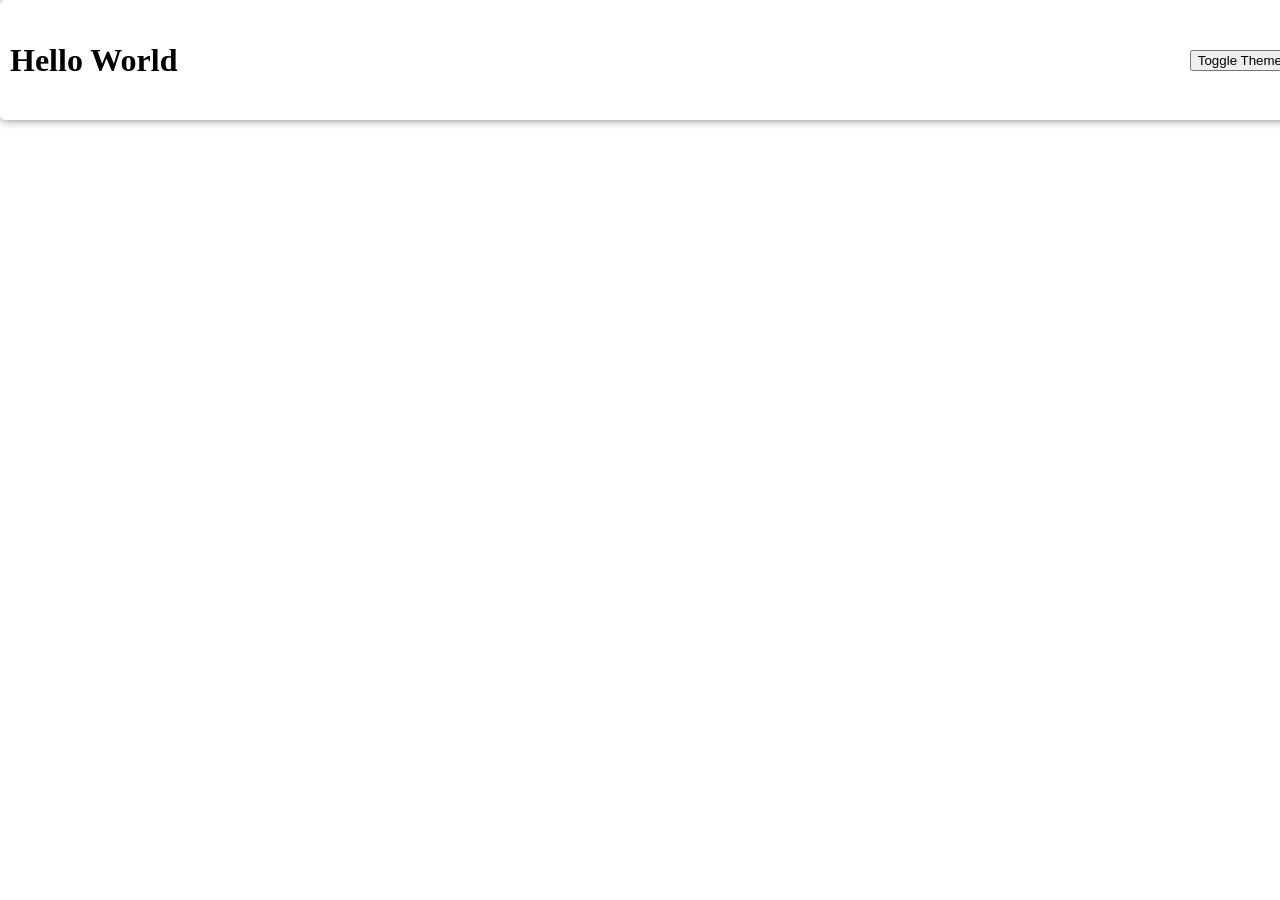
==== index.html @ 04ba5360 "Baseline setup" ====
<!DOCTYPE html>
<html lang="en">
<head>
    <meta charset="UTF-8">
    <meta name="viewport" content="width=device-width, initial-scale=1.0">
    <link rel="stylesheet" href="style.css">
    <title>Document</title>
</head>
<header>
    <h1>Hello World</h1>
    <button id="themeToggle">Toggle Theme</button>
</header>   
<body>
    <h1>Hello World</h1>
</body>
<script src="script.js"></script>
<script src="darkmode.js"></script>
</html>
---- style.css ----
:root {
    --bg: white;
    --text: black;
  }
  
  .dark {
    --bg: #121212;
    --text: #f5f5f5;
  }
  
  body {
    background: var(--bg);
    color: var(--text);
    transition: background 0.3s ease, color 0.3s ease;
  }

  header {
    background: var(--bg);
    display: flex;
    justify-content: space-between;
    align-items: center;
    color: var(--text);
    transition: background 0.3s ease, color 0.3s ease;
    padding: 10px;
    border-radius: 5px;
    box-shadow: 0 0 10px 0 rgba(0, 0, 0, 0.5);
    width: 100vw;
    height: 100px;
    position: fixed;
    top: 0;
    left: 0;
    right: 0;
  }
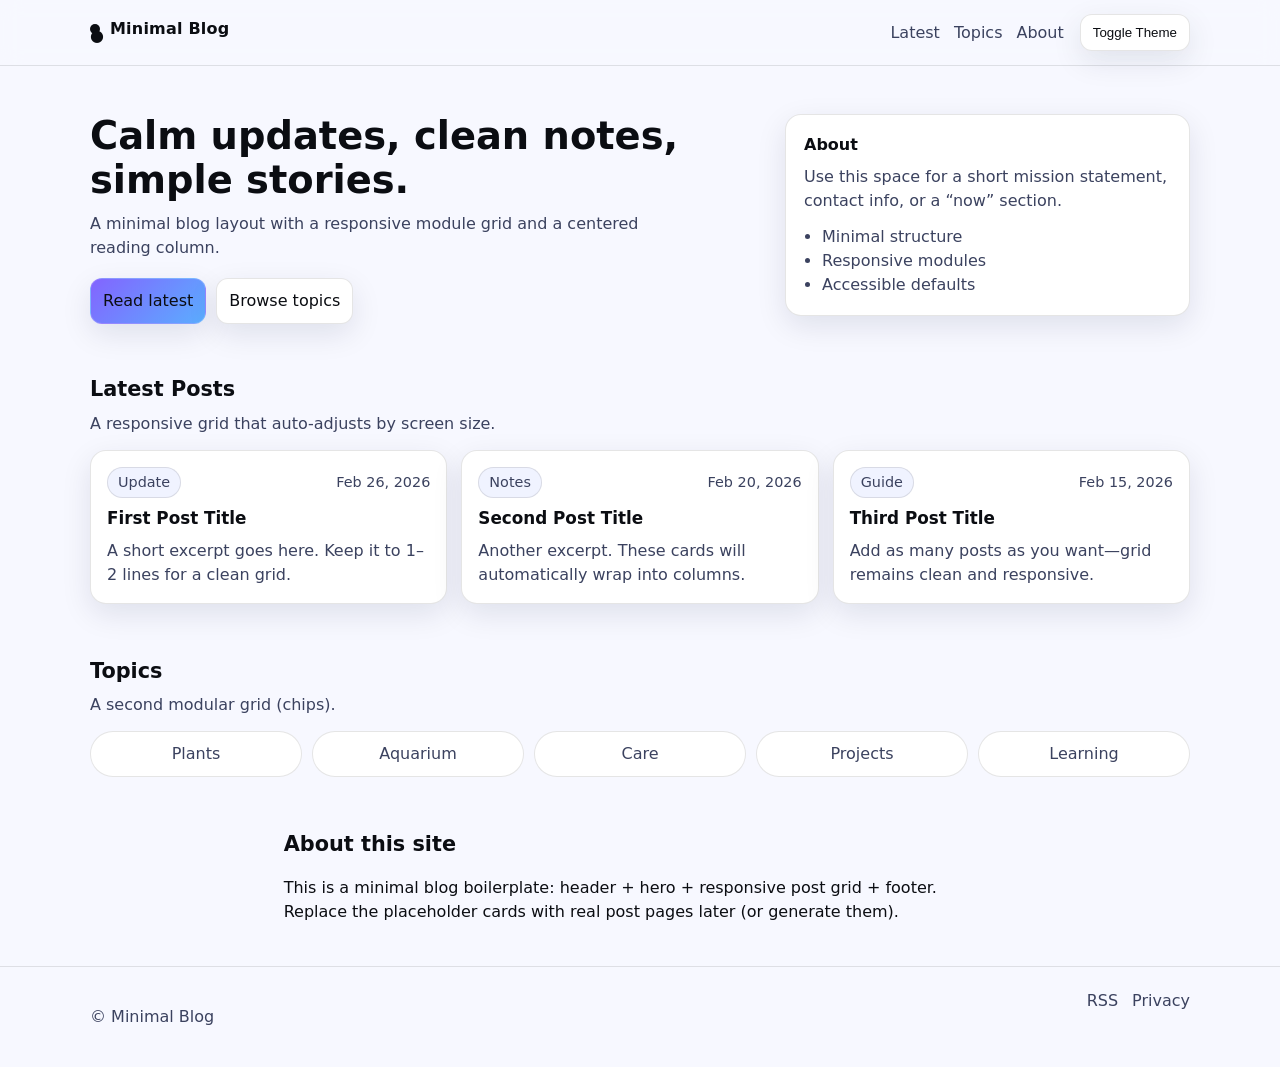
==== commit 4fa9be4b: "Updated boilerplate and theme toggle" ====
--- a/index.html
+++ b/index.html
@@ -1,18 +1,157 @@
-<!DOCTYPE html>
+<!doctype html>
 <html lang="en">
 <head>
-    <meta charset="UTF-8">
-    <meta name="viewport" content="width=device-width, initial-scale=1.0">
-    <link rel="stylesheet" href="style.css">
-    <title>Document</title>
+  <meta charset="UTF-8" />
+  <meta name="viewport" content="width=device-width,initial-scale=1" />
+  <meta name="description" content="A minimal blog-style website." />
+  <title>My Minimal Blog</title>
+
+  <link rel="stylesheet" href="style.css" />
 </head>
-<header>
-    <h1>Hello World</h1>
-    <button id="themeToggle">Toggle Theme</button>
-</header>   
+
 <body>
-    <h1>Hello World</h1>
+  <a class="skip-link" href="#main">Skip to content</a>
+
+  <header class="site-header">
+    <div class="container header-inner">
+      <div class="brand">
+        <a class="brand-link" href="#" aria-label="Home">
+          <span class="brand-mark">●</span>
+          <span class="brand-name">Minimal Blog</span>
+        </a>
+      </div>
+
+      <nav class="site-nav" aria-label="Primary">
+        <a href="#latest">Latest</a>
+        <a href="#topics">Topics</a>
+        <a href="#about">About</a>
+      </nav>
+
+      <div class="header-actions">
+        <button id="themeToggle" class="btn" type="button" aria-pressed="false">
+          Toggle Theme
+        </button>
+      </div>
+    </div>
+  </header>
+
+  <main id="main" class="site-main">
+    <section class="hero">
+      <div class="container hero-inner">
+        <div class="hero-copy">
+          <h1 class="hero-title">Calm updates, clean notes, simple stories.</h1>
+          <p class="hero-subtitle">
+            A minimal blog layout with a responsive module grid and a centered reading column.
+          </p>
+
+          <div class="hero-actions">
+            <a class="btn btn-primary" href="#latest">Read latest</a>
+            <a class="btn" href="#topics">Browse topics</a>
+          </div>
+        </div>
+
+        <aside class="hero-panel" aria-label="About this blog">
+          <h2 class="panel-title">About</h2>
+          <p class="panel-text">
+            Use this space for a short mission statement, contact info, or a “now” section.
+          </p>
+          <ul class="panel-list">
+            <li>Minimal structure</li>
+            <li>Responsive modules</li>
+            <li>Accessible defaults</li>
+          </ul>
+        </aside>
+      </div>
+    </section>
+
+    <section id="latest" class="section">
+      <div class="container section-head">
+        <h2 class="section-title">Latest Posts</h2>
+        <p class="section-subtitle">A responsive grid that auto-adjusts by screen size.</p>
+      </div>
+
+      <div class="container">
+        <div class="post-grid">
+          <!-- Post Card -->
+          <article class="card">
+            <a class="card-link" href="#">
+              <div class="card-meta">
+                <span class="tag">Update</span>
+                <time datetime="2026-02-26">Feb 26, 2026</time>
+              </div>
+              <h3 class="card-title">First Post Title</h3>
+              <p class="card-excerpt">
+                A short excerpt goes here. Keep it to 1–2 lines for a clean grid.
+              </p>
+            </a>
+          </article>
+
+          <article class="card">
+            <a class="card-link" href="#">
+              <div class="card-meta">
+                <span class="tag">Notes</span>
+                <time datetime="2026-02-20">Feb 20, 2026</time>
+              </div>
+              <h3 class="card-title">Second Post Title</h3>
+              <p class="card-excerpt">
+                Another excerpt. These cards will automatically wrap into columns.
+              </p>
+            </a>
+          </article>
+
+          <article class="card">
+            <a class="card-link" href="#">
+              <div class="card-meta">
+                <span class="tag">Guide</span>
+                <time datetime="2026-02-15">Feb 15, 2026</time>
+              </div>
+              <h3 class="card-title">Third Post Title</h3>
+              <p class="card-excerpt">
+                Add as many posts as you want—grid remains clean and responsive.
+              </p>
+            </a>
+          </article>
+        </div>
+      </div>
+    </section>
+
+    <section id="topics" class="section">
+      <div class="container section-head">
+        <h2 class="section-title">Topics</h2>
+        <p class="section-subtitle">A second modular grid (chips).</p>
+      </div>
+
+      <div class="container topic-grid">
+        <a class="chip" href="#">Plants</a>
+        <a class="chip" href="#">Aquarium</a>
+        <a class="chip" href="#">Care</a>
+        <a class="chip" href="#">Projects</a>
+        <a class="chip" href="#">Learning</a>
+      </div>
+    </section>
+
+    <section id="about" class="section">
+      <div class="container narrow">
+        <h2 class="section-title">About this site</h2>
+        <p>
+          This is a minimal blog boilerplate: header + hero + responsive post grid + footer.
+          Replace the placeholder cards with real post pages later (or generate them).
+        </p>
+      </div>
+    </section>
+  </main>
+
+  <footer class="site-footer">
+    <div class="container footer-inner">
+      <p>© <span id="year"></span> Minimal Blog</p>
+      <div class="footer-links">
+        <a href="#">RSS</a>
+        <a href="#">Privacy</a>
+      </div>
+    </div>
+  </footer>
+
+  <script src="script.js"></script>
+  <script src="darkmode.js"></script>
 </body>
-<script src="script.js"></script>
-<script src="darkmode.js"></script>
 </html>
--- a/style.css
+++ b/style.css
@@ -1,33 +1,334 @@
+/* ====== Base / Reset ====== */
+*,
+*::before,
+*::after { box-sizing: border-box; }
+
+html, body { height: 100%; }
+
+body {
+  margin: 0;
+  font-family: ui-sans-serif, system-ui, -apple-system, Segoe UI, Roboto, Arial, sans-serif;
+  line-height: 1.5;
+  background: var(--bg);
+  color: var(--text);
+}
+
+img { max-width: 100%; display: block; }
+a { color: inherit; text-decoration: none; }
+a:hover { text-decoration: underline; }
+
+:focus-visible {
+  outline: 2px solid var(--ring);
+  outline-offset: 3px;
+}
+
+/* ====== Theme Tokens ====== */
 :root {
-    --bg: white;
-    --text: black;
+  --bg: #0b0d12;
+  --surface: #121622;
+  --surface-2: #0f1320;
+  --text: #eef1ff;
+  --muted: #b9c0df;
+  --border: rgba(255,255,255,0.10);
+  --ring: rgba(124, 92, 255, 0.9);
+
+  --shadow: 0 10px 30px rgba(0,0,0,0.35);
+  --radius: 16px;
+
+  --container: 1100px;
+  --gutter: 20px;
+}
+
+/* Optional: light mode via a body class your JS can toggle */
+body.light {
+  --bg: #f7f8ff;
+  --surface: #ffffff;
+  --surface-2: #f0f3ff;
+  --text: #0b0d12;
+  --muted: #3b425f;
+  --border: rgba(0,0,0,0.10);
+  --ring: rgba(124, 92, 255, 0.85);
+
+  --shadow: 0 10px 30px rgba(10, 20, 60, 0.10);
+}
+
+/* ====== Layout Helpers ====== */
+.container {
+  width: min(var(--container), 100% - (var(--gutter) * 2));
+  margin-inline: auto;
+}
+
+.narrow {
+  width: min(70ch, 100%);
+}
+
+/* Skip link */
+.skip-link {
+  position: absolute;
+  left: -999px;
+  top: 12px;
+  background: var(--surface);
+  color: var(--text);
+  padding: 10px 12px;
+  border: 1px solid var(--border);
+  border-radius: 10px;
+  z-index: 999;
+}
+.skip-link:focus { left: 12px; }
+
+/* ====== Header ====== */
+.site-header {
+  position: sticky;
+  top: 0;
+  z-index: 10;
+  background: rgba(11, 13, 18, 0.75);
+  backdrop-filter: blur(10px);
+  border-bottom: 1px solid var(--border);
+}
+
+body.light .site-header {
+  background: rgba(247, 248, 255, 0.75);
+}
+
+.header-inner {
+  display: grid;
+  grid-template-columns: 1fr auto auto;
+  align-items: center;
+  gap: 16px;
+  padding: 14px 0;
+}
+
+.brand-link {
+  display: inline-flex;
+  align-items: center;
+  gap: 10px;
+  font-weight: 700;
+  letter-spacing: 0.2px;
+  text-decoration: none;
+}
+
+.brand-mark {
+  width: 10px;
+  height: 10px;
+  border-radius: 99px;
+  background: var(--text);
+  display: inline-block;
+}
+
+.site-nav {
+  display: flex;
+  gap: 14px;
+  color: var(--muted);
+}
+.site-nav a { text-decoration: none; }
+.site-nav a:hover { color: var(--text); }
+
+/* ====== Buttons ====== */
+.btn {
+  border: 1px solid var(--border);
+  background: var(--surface);
+  color: var(--text);
+  padding: 10px 12px;
+  border-radius: 12px;
+  box-shadow: var(--shadow);
+  cursor: pointer;
+  text-decoration: none;
+  display: inline-flex;
+  align-items: center;
+  justify-content: center;
+  gap: 8px;
+}
+.btn:hover { filter: brightness(1.05); text-decoration: none; }
+
+.btn-primary {
+  background: linear-gradient(135deg, rgba(124,92,255,0.95), rgba(82,169,255,0.95));
+  border-color: rgba(255,255,255,0.18);
+}
+
+/* ====== Hero ====== */
+.hero {
+  padding: 48px 0 24px;
+}
+
+.hero-inner {
+  display: grid;
+  grid-template-columns: 1.25fr 0.75fr;
+  gap: 20px;
+  align-items: start;
+}
+
+.hero-title {
+  margin: 0 0 10px;
+  font-size: clamp(1.8rem, 3vw, 2.6rem);
+  line-height: 1.15;
+}
+
+.hero-subtitle {
+  margin: 0 0 18px;
+  color: var(--muted);
+  max-width: 60ch;
+}
+
+.hero-actions {
+  display: flex;
+  gap: 10px;
+  flex-wrap: wrap;
+}
+
+.hero-panel {
+  background: var(--surface);
+  border: 1px solid var(--border);
+  border-radius: var(--radius);
+  padding: 18px;
+  box-shadow: var(--shadow);
+}
+
+.panel-title {
+  margin: 0 0 8px;
+  font-size: 1rem;
+}
+
+.panel-text {
+  margin: 0 0 12px;
+  color: var(--muted);
+}
+
+.panel-list {
+  margin: 0;
+  padding-left: 18px;
+  color: var(--muted);
+}
+
+/* ====== Sections ====== */
+.section {
+  padding: 26px 0;
+}
+
+.section-head {
+  margin-bottom: 14px;
+}
+
+.section-title {
+  margin: 0;
+  font-size: 1.3rem;
+}
+
+.section-subtitle {
+  margin: 6px 0 0;
+  color: var(--muted);
+}
+
+/* ====== Responsive Modular Grid ====== */
+.post-grid {
+  display: grid;
+  gap: 14px;
+
+  /* Modern auto-layout: changes columns automatically */
+  grid-template-columns: repeat(auto-fit, minmax(260px, 1fr));
+}
+
+.card {
+  background: var(--surface);
+  border: 1px solid var(--border);
+  border-radius: var(--radius);
+  box-shadow: var(--shadow);
+  overflow: hidden;
+}
+
+.card-link {
+  display: grid;
+  gap: 10px;
+  padding: 16px;
+  text-decoration: none;
+}
+
+.card-meta {
+  display: flex;
+  justify-content: space-between;
+  align-items: center;
+  gap: 10px;
+  color: var(--muted);
+  font-size: 0.9rem;
+}
+
+.tag {
+  display: inline-flex;
+  align-items: center;
+  padding: 4px 10px;
+  border-radius: 999px;
+  border: 1px solid var(--border);
+  background: var(--surface-2);
+  color: var(--muted);
+}
+
+.card-title {
+  margin: 0;
+  font-size: 1.05rem;
+  line-height: 1.25;
+}
+
+.card-excerpt {
+  margin: 0;
+  color: var(--muted);
+
+  /* Keep grid tidy */
+  display: -webkit-box;
+  -webkit-line-clamp: 2;
+  -webkit-box-orient: vertical;
+  overflow: hidden;
+}
+
+/* Topic chips grid */
+.topic-grid {
+  display: grid;
+  gap: 10px;
+  grid-template-columns: repeat(auto-fit, minmax(160px, 1fr));
+}
+
+.chip {
+  background: var(--surface);
+  border: 1px solid var(--border);
+  border-radius: 999px;
+  padding: 10px 14px;
+  color: var(--muted);
+  text-decoration: none;
+  text-align: center;
+}
+.chip:hover { color: var(--text); }
+
+/* ====== Footer ====== */
+.site-footer {
+  border-top: 1px solid var(--border);
+  padding: 22px 0;
+  color: var(--muted);
+}
+
+.footer-inner {
+  display: flex;
+  justify-content: space-between;
+  gap: 14px;
+  flex-wrap: wrap;
+}
+
+.footer-links {
+  display: flex;
+  gap: 14px;
+}
+.footer-links a { text-decoration: none; }
+.footer-links a:hover { color: var(--text); }
+
+/* ====== Responsive tweaks ====== */
+@media (max-width: 860px) {
+  .header-inner {
+    grid-template-columns: 1fr auto;
+    grid-template-rows: auto auto;
   }
-  
-  .dark {
-    --bg: #121212;
-    --text: #f5f5f5;
+  .site-nav {
+    grid-column: 1 / -1;
+    flex-wrap: wrap;
   }
-  
-  body {
-    background: var(--bg);
-    color: var(--text);
-    transition: background 0.3s ease, color 0.3s ease;
+
+  .hero-inner {
+    grid-template-columns: 1fr;
   }
-
-  header {
-    background: var(--bg);
-    display: flex;
-    justify-content: space-between;
-    align-items: center;
-    color: var(--text);
-    transition: background 0.3s ease, color 0.3s ease;
-    padding: 10px;
-    border-radius: 5px;
-    box-shadow: 0 0 10px 0 rgba(0, 0, 0, 0.5);
-    width: 100vw;
-    height: 100px;
-    position: fixed;
-    top: 0;
-    left: 0;
-    right: 0;
-  }+}
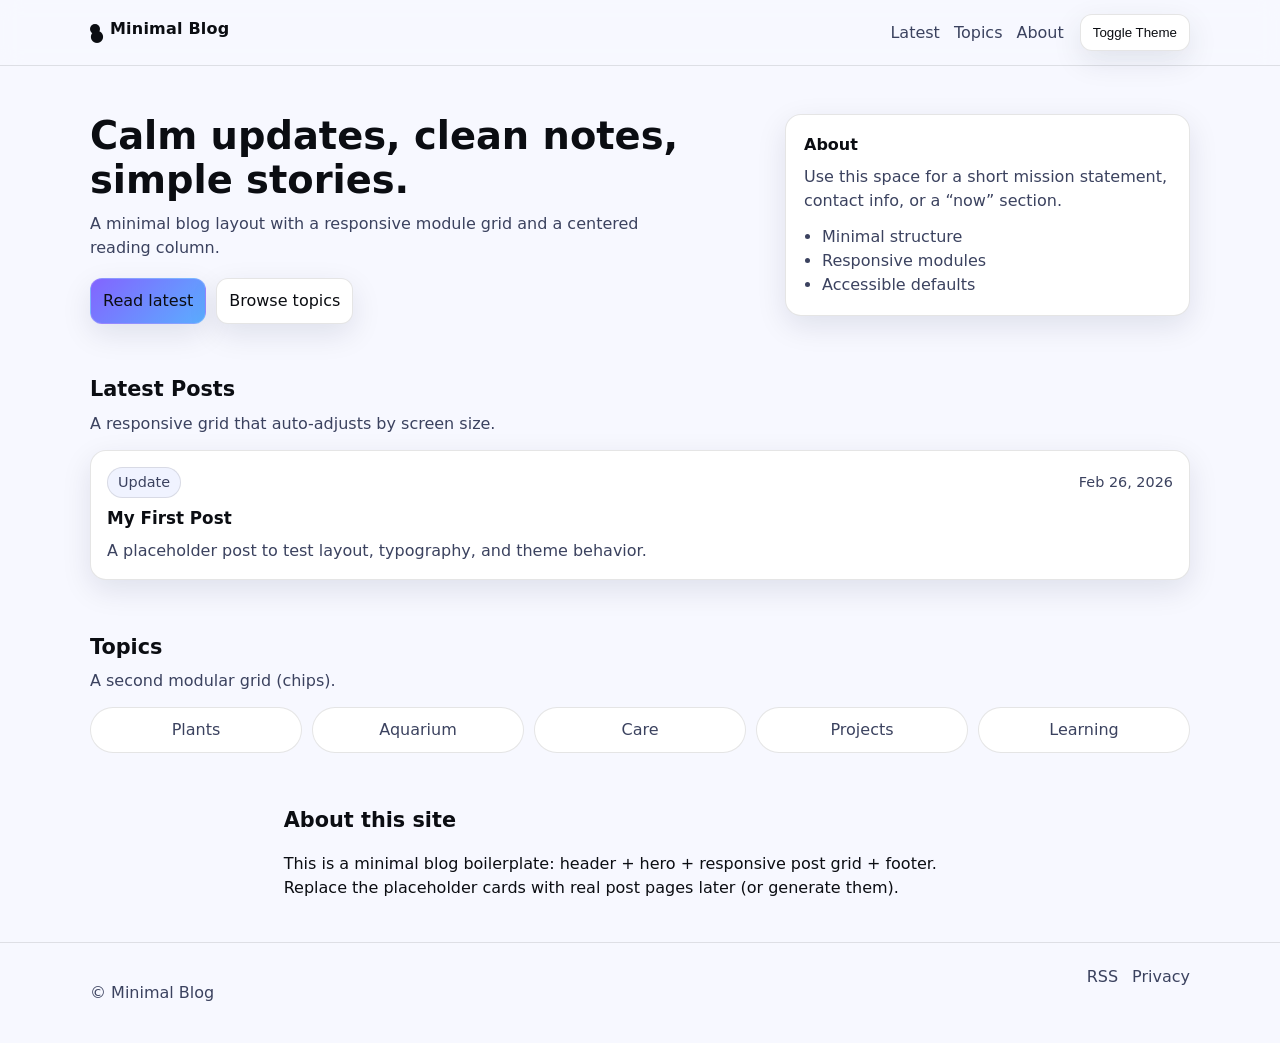
==== commit d859cefd: "added post template and placeholder" ====
--- a/index.html
+++ b/index.html
@@ -74,40 +74,14 @@
         <div class="post-grid">
           <!-- Post Card -->
           <article class="card">
-            <a class="card-link" href="#">
+            <a class="card-link" href="posts/first-post.html">
               <div class="card-meta">
                 <span class="tag">Update</span>
                 <time datetime="2026-02-26">Feb 26, 2026</time>
               </div>
-              <h3 class="card-title">First Post Title</h3>
+              <h3 class="card-title">My First Post</h3>
               <p class="card-excerpt">
-                A short excerpt goes here. Keep it to 1–2 lines for a clean grid.
-              </p>
-            </a>
-          </article>
-
-          <article class="card">
-            <a class="card-link" href="#">
-              <div class="card-meta">
-                <span class="tag">Notes</span>
-                <time datetime="2026-02-20">Feb 20, 2026</time>
-              </div>
-              <h3 class="card-title">Second Post Title</h3>
-              <p class="card-excerpt">
-                Another excerpt. These cards will automatically wrap into columns.
-              </p>
-            </a>
-          </article>
-
-          <article class="card">
-            <a class="card-link" href="#">
-              <div class="card-meta">
-                <span class="tag">Guide</span>
-                <time datetime="2026-02-15">Feb 15, 2026</time>
-              </div>
-              <h3 class="card-title">Third Post Title</h3>
-              <p class="card-excerpt">
-                Add as many posts as you want—grid remains clean and responsive.
+                A placeholder post to test layout, typography, and theme behavior.
               </p>
             </a>
           </article>
--- a/style.css
+++ b/style.css
@@ -296,6 +296,8 @@
 }
 .chip:hover { color: var(--text); }
 
+
+
 /* ====== Footer ====== */
 .site-footer {
   border-top: 1px solid var(--border);
@@ -331,4 +333,83 @@
   .hero-inner {
     grid-template-columns: 1fr;
   }
-}+}
+
+/* ====== Post Page Styles ====== */
+.post-inner {
+    padding: 28px 0 40px;
+  }
+  
+  .post-kicker {
+    margin: 0 0 12px;
+  }
+  
+  .muted-link {
+    color: var(--muted);
+    text-decoration: none;
+  }
+  .muted-link:hover { color: var(--text); }
+  
+  .post-title {
+    margin: 0 0 10px;
+    font-size: clamp(1.8rem, 3vw, 2.6rem);
+    line-height: 1.15;
+  }
+  
+  .post-meta {
+    display: flex;
+    flex-wrap: wrap;
+    gap: 10px;
+    align-items: center;
+    color: var(--muted);
+    margin-bottom: 16px;
+  }
+  
+  .dot { opacity: 0.7; }
+  
+  .muted { color: var(--muted); }
+  
+  .post-lead {
+    font-size: 1.05rem;
+    color: var(--muted);
+    margin: 0 0 18px;
+  }
+  
+  .post-rule {
+    border: none;
+    border-top: 1px solid var(--border);
+    margin: 20px 0;
+  }
+  
+  .post h2, .post h3 {
+    margin-top: 22px;
+    margin-bottom: 10px;
+  }
+  
+  .post p {
+    margin: 0 0 14px;
+  }
+  
+  .post ul {
+    margin: 0 0 16px;
+    padding-left: 18px;
+    color: var(--muted);
+  }
+  
+  .post code {
+    font-family: ui-monospace, SFMono-Regular, Menlo, Monaco, Consolas, "Liberation Mono", monospace;
+    font-size: 0.95em;
+    padding: 2px 6px;
+    border: 1px solid var(--border);
+    background: var(--surface-2);
+    border-radius: 8px;
+  }
+  
+  .post blockquote {
+    margin: 18px 0;
+    padding: 14px 16px;
+    border-left: 3px solid var(--border);
+    background: var(--surface);
+    border-radius: 12px;
+    color: var(--muted);
+  }
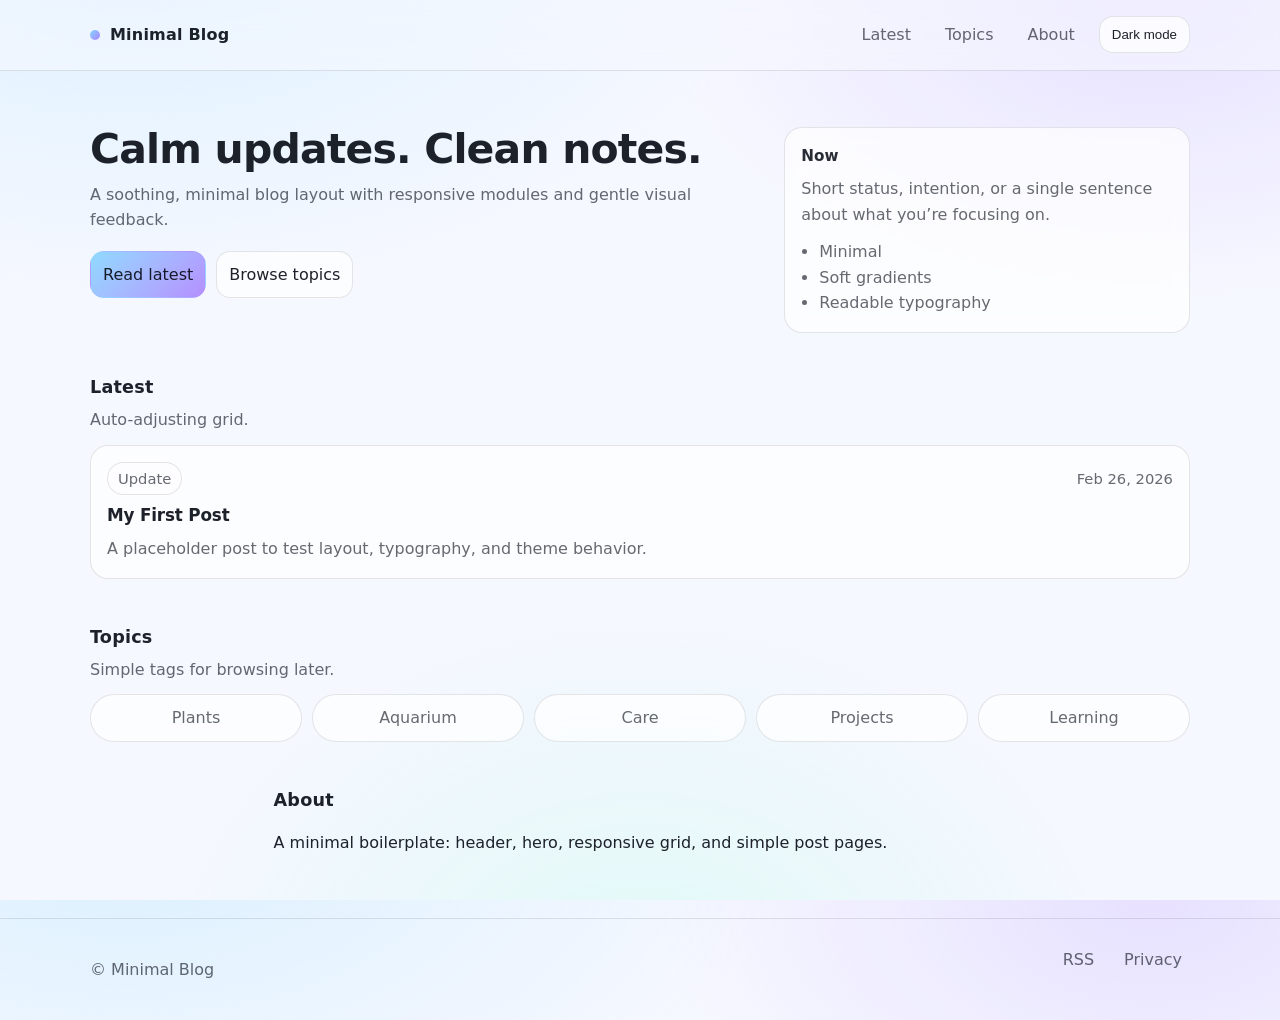
==== commit a55e8786: "Updates on style and layout" ====
--- a/index.html
+++ b/index.html
@@ -15,8 +15,8 @@
   <header class="site-header">
     <div class="container header-inner">
       <div class="brand">
-        <a class="brand-link" href="#" aria-label="Home">
-          <span class="brand-mark">●</span>
+        <a class="brand-link" href="index.html" aria-label="Home">
+          <span class="brand-mark" aria-hidden="true"></span>
           <span class="brand-name">Minimal Blog</span>
         </a>
       </div>
@@ -29,7 +29,7 @@
 
       <div class="header-actions">
         <button id="themeToggle" class="btn" type="button" aria-pressed="false">
-          Toggle Theme
+          Toggle theme
         </button>
       </div>
     </div>
@@ -39,9 +39,9 @@
     <section class="hero">
       <div class="container hero-inner">
         <div class="hero-copy">
-          <h1 class="hero-title">Calm updates, clean notes, simple stories.</h1>
+          <h1 class="hero-title">Calm updates. Clean notes.</h1>
           <p class="hero-subtitle">
-            A minimal blog layout with a responsive module grid and a centered reading column.
+            A soothing, minimal blog layout with responsive modules and gentle visual feedback.
           </p>
 
           <div class="hero-actions">
@@ -51,14 +51,14 @@
         </div>
 
         <aside class="hero-panel" aria-label="About this blog">
-          <h2 class="panel-title">About</h2>
+          <h2 class="panel-title">Now</h2>
           <p class="panel-text">
-            Use this space for a short mission statement, contact info, or a “now” section.
+            Short status, intention, or a single sentence about what you’re focusing on.
           </p>
           <ul class="panel-list">
-            <li>Minimal structure</li>
-            <li>Responsive modules</li>
-            <li>Accessible defaults</li>
+            <li>Minimal</li>
+            <li>Soft gradients</li>
+            <li>Readable typography</li>
           </ul>
         </aside>
       </div>
@@ -66,13 +66,12 @@
 
     <section id="latest" class="section">
       <div class="container section-head">
-        <h2 class="section-title">Latest Posts</h2>
-        <p class="section-subtitle">A responsive grid that auto-adjusts by screen size.</p>
+        <h2 class="section-title">Latest</h2>
+        <p class="section-subtitle">Auto-adjusting grid.</p>
       </div>
 
       <div class="container">
         <div class="post-grid">
-          <!-- Post Card -->
           <article class="card">
             <a class="card-link" href="posts/first-post.html">
               <div class="card-meta">
@@ -92,7 +91,7 @@
     <section id="topics" class="section">
       <div class="container section-head">
         <h2 class="section-title">Topics</h2>
-        <p class="section-subtitle">A second modular grid (chips).</p>
+        <p class="section-subtitle">Simple tags for browsing later.</p>
       </div>
 
       <div class="container topic-grid">
@@ -106,10 +105,9 @@
 
     <section id="about" class="section">
       <div class="container narrow">
-        <h2 class="section-title">About this site</h2>
+        <h2 class="section-title">About</h2>
         <p>
-          This is a minimal blog boilerplate: header + hero + responsive post grid + footer.
-          Replace the placeholder cards with real post pages later (or generate them).
+          A minimal boilerplate: header, hero, responsive grid, and simple post pages.
         </p>
       </div>
     </section>
--- a/style.css
+++ b/style.css
@@ -1,4 +1,4 @@
-/* ====== Base / Reset ====== */
+/* ====== Reset ====== */
 *,
 *::before,
 *::after { box-sizing: border-box; }
@@ -8,48 +8,77 @@
 body {
   margin: 0;
   font-family: ui-sans-serif, system-ui, -apple-system, Segoe UI, Roboto, Arial, sans-serif;
-  line-height: 1.5;
+  line-height: 1.6;
   background: var(--bg);
   color: var(--text);
+  -webkit-font-smoothing: antialiased;
+  text-rendering: optimizeLegibility;
 }
 
 img { max-width: 100%; display: block; }
+
 a { color: inherit; text-decoration: none; }
-a:hover { text-decoration: underline; }
+a:hover { text-decoration: none; }
 
 :focus-visible {
   outline: 2px solid var(--ring);
-  outline-offset: 3px;
+  outline-offset: 4px;
 }
 
 /* ====== Theme Tokens ====== */
 :root {
-  --bg: #0b0d12;
-  --surface: #121622;
-  --surface-2: #0f1320;
-  --text: #eef1ff;
-  --muted: #b9c0df;
+  /* Background atmosphere */
+  --bg: radial-gradient(1000px 600px at 20% -10%, rgba(120, 210, 255, 0.18), transparent 60%),
+        radial-gradient(800px 500px at 90% 0%, rgba(165, 120, 255, 0.16), transparent 55%),
+        radial-gradient(900px 700px at 40% 110%, rgba(90, 255, 200, 0.10), transparent 55%),
+        #070A10;
+
+  --text: rgba(243, 246, 255, 0.96);
+  --muted: rgba(243, 246, 255, 0.70);
+
+  --surface: rgba(255, 255, 255, 0.06);
+  --surface-2: rgba(255, 255, 255, 0.085);
+
   --border: rgba(255,255,255,0.10);
-  --ring: rgba(124, 92, 255, 0.9);
-
+
+  /* Accent */
+  --accent-1: rgba(120, 210, 255, 0.90);
+  --accent-2: rgba(165, 120, 255, 0.90);
+
+  --ring: rgba(120, 210, 255, 0.75);
+
+  /* Depth + motion */
   --shadow: 0 10px 30px rgba(0,0,0,0.35);
-  --radius: 16px;
+  --shadow-soft: 0 8px 22px rgba(0,0,0,0.22);
+
+  --radius: 18px;
 
   --container: 1100px;
   --gutter: 20px;
-}
-
-/* Optional: light mode via a body class your JS can toggle */
+
+  --ease: cubic-bezier(.2,.8,.2,1);
+  --t: 180ms var(--ease);
+}
+
+/* Light theme (body.light) */
 body.light {
-  --bg: #f7f8ff;
-  --surface: #ffffff;
-  --surface-2: #f0f3ff;
-  --text: #0b0d12;
-  --muted: #3b425f;
-  --border: rgba(0,0,0,0.10);
-  --ring: rgba(124, 92, 255, 0.85);
-
-  --shadow: 0 10px 30px rgba(10, 20, 60, 0.10);
+  --bg: radial-gradient(1100px 650px at 10% -10%, rgba(120, 210, 255, 0.22), transparent 60%),
+        radial-gradient(900px 550px at 90% 0%, rgba(165, 120, 255, 0.18), transparent 55%),
+        radial-gradient(900px 700px at 50% 110%, rgba(90, 255, 200, 0.14), transparent 55%),
+        #F6F8FF;
+
+  --text: rgba(10, 14, 24, 0.92);
+  --muted: rgba(10, 14, 24, 0.62);
+
+  --surface: rgba(255, 255, 255, 0.70);
+  --surface-2: rgba(255, 255, 255, 0.86);
+
+  --border: rgba(10, 14, 24, 0.10);
+
+  --ring: rgba(165, 120, 255, 0.60);
+
+  --shadow: 0 10px 28px rgba(20, 30, 70, 0.12);
+  --shadow-soft: 0 8px 18px rgba(20, 30, 70, 0.10);
 }
 
 /* ====== Layout Helpers ====== */
@@ -59,7 +88,11 @@
 }
 
 .narrow {
-  width: min(70ch, 100%);
+  width: min(72ch, 100%);
+}
+
+.site-main {
+  padding-bottom: 24px;
 }
 
 /* Skip link */
@@ -67,12 +100,13 @@
   position: absolute;
   left: -999px;
   top: 12px;
-  background: var(--surface);
+  background: var(--surface-2);
   color: var(--text);
   padding: 10px 12px;
   border: 1px solid var(--border);
-  border-radius: 10px;
+  border-radius: 12px;
   z-index: 999;
+  backdrop-filter: blur(10px);
 }
 .skip-link:focus { left: 12px; }
 
@@ -81,20 +115,21 @@
   position: sticky;
   top: 0;
   z-index: 10;
-  background: rgba(11, 13, 18, 0.75);
-  backdrop-filter: blur(10px);
+
+  background: rgba(10, 12, 18, 0.40);
   border-bottom: 1px solid var(--border);
+  backdrop-filter: blur(12px);
 }
 
 body.light .site-header {
-  background: rgba(247, 248, 255, 0.75);
+  background: rgba(246, 248, 255, 0.55);
 }
 
 .header-inner {
   display: grid;
   grid-template-columns: 1fr auto auto;
   align-items: center;
-  gap: 16px;
+  gap: 14px;
   padding: 14px 0;
 }
 
@@ -102,17 +137,16 @@
   display: inline-flex;
   align-items: center;
   gap: 10px;
-  font-weight: 700;
+  font-weight: 650;
   letter-spacing: 0.2px;
-  text-decoration: none;
 }
 
 .brand-mark {
   width: 10px;
   height: 10px;
-  border-radius: 99px;
-  background: var(--text);
-  display: inline-block;
+  border-radius: 999px;
+  background: linear-gradient(135deg, var(--accent-1), var(--accent-2));
+  box-shadow: 0 0 0 4px rgba(255,255,255,0.05);
 }
 
 .site-nav {
@@ -120,8 +154,21 @@
   gap: 14px;
   color: var(--muted);
 }
-.site-nav a { text-decoration: none; }
-.site-nav a:hover { color: var(--text); }
+
+.site-nav a {
+  padding: 8px 10px;
+  border-radius: 12px;
+  transition: background var(--t), color var(--t), transform var(--t);
+}
+
+.site-nav a:hover {
+  background: var(--surface);
+  color: var(--text);
+}
+
+.site-nav a:active {
+  transform: translateY(1px);
+}
 
 /* ====== Buttons ====== */
 .btn {
@@ -129,38 +176,56 @@
   background: var(--surface);
   color: var(--text);
   padding: 10px 12px;
-  border-radius: 12px;
-  box-shadow: var(--shadow);
+  border-radius: 14px;
   cursor: pointer;
   text-decoration: none;
   display: inline-flex;
   align-items: center;
   justify-content: center;
   gap: 8px;
-}
-.btn:hover { filter: brightness(1.05); text-decoration: none; }
+
+  transition: transform var(--t), background var(--t), border-color var(--t), filter var(--t);
+  backdrop-filter: blur(10px);
+}
+
+.btn:hover {
+  background: var(--surface-2);
+  border-color: color-mix(in srgb, var(--border), var(--accent-1) 18%);
+  transform: translateY(-1px);
+}
+
+.btn:active {
+  transform: translateY(0px);
+  filter: brightness(0.98);
+}
 
 .btn-primary {
-  background: linear-gradient(135deg, rgba(124,92,255,0.95), rgba(82,169,255,0.95));
-  border-color: rgba(255,255,255,0.18);
+  border-color: transparent;
+  background: linear-gradient(135deg, color-mix(in srgb, var(--accent-1), white 8%), color-mix(in srgb, var(--accent-2), white 8%));
+  color: rgba(10, 14, 24, 0.92);
+}
+
+body.light .btn-primary {
+  color: rgba(10, 14, 24, 0.92);
 }
 
 /* ====== Hero ====== */
 .hero {
-  padding: 48px 0 24px;
+  padding: 56px 0 18px;
 }
 
 .hero-inner {
   display: grid;
   grid-template-columns: 1.25fr 0.75fr;
-  gap: 20px;
+  gap: 18px;
   align-items: start;
 }
 
 .hero-title {
   margin: 0 0 10px;
-  font-size: clamp(1.8rem, 3vw, 2.6rem);
-  line-height: 1.15;
+  font-size: clamp(1.9rem, 3.2vw, 2.8rem);
+  line-height: 1.1;
+  letter-spacing: -0.02em;
 }
 
 .hero-subtitle {
@@ -179,13 +244,15 @@
   background: var(--surface);
   border: 1px solid var(--border);
   border-radius: var(--radius);
-  padding: 18px;
-  box-shadow: var(--shadow);
+  padding: 16px;
+  backdrop-filter: blur(10px);
 }
 
 .panel-title {
   margin: 0 0 8px;
-  font-size: 1rem;
+  font-size: 0.95rem;
+  color: var(--text);
+  opacity: 0.95;
 }
 
 .panel-text {
@@ -201,16 +268,17 @@
 
 /* ====== Sections ====== */
 .section {
-  padding: 26px 0;
+  padding: 22px 0;
 }
 
 .section-head {
-  margin-bottom: 14px;
+  margin-bottom: 12px;
 }
 
 .section-title {
   margin: 0;
-  font-size: 1.3rem;
+  font-size: 1.1rem;
+  letter-spacing: 0.2px;
 }
 
 .section-subtitle {
@@ -221,9 +289,7 @@
 /* ====== Responsive Modular Grid ====== */
 .post-grid {
   display: grid;
-  gap: 14px;
-
-  /* Modern auto-layout: changes columns automatically */
+  gap: 12px;
   grid-template-columns: repeat(auto-fit, minmax(260px, 1fr));
 }
 
@@ -231,8 +297,20 @@
   background: var(--surface);
   border: 1px solid var(--border);
   border-radius: var(--radius);
-  box-shadow: var(--shadow);
   overflow: hidden;
+  backdrop-filter: blur(10px);
+
+  transition: transform var(--t), background var(--t), border-color var(--t);
+}
+
+.card:hover {
+  background: var(--surface-2);
+  border-color: color-mix(in srgb, var(--border), var(--accent-2) 14%);
+  transform: translateY(-2px);
+}
+
+.card:active {
+  transform: translateY(-1px);
 }
 
 .card-link {
@@ -248,7 +326,7 @@
   align-items: center;
   gap: 10px;
   color: var(--muted);
-  font-size: 0.9rem;
+  font-size: 0.92rem;
 }
 
 .tag {
@@ -257,7 +335,7 @@
   padding: 4px 10px;
   border-radius: 999px;
   border: 1px solid var(--border);
-  background: var(--surface-2);
+  background: rgba(255,255,255,0.04);
   color: var(--muted);
 }
 
@@ -265,13 +343,13 @@
   margin: 0;
   font-size: 1.05rem;
   line-height: 1.25;
+  letter-spacing: -0.01em;
 }
 
 .card-excerpt {
   margin: 0;
   color: var(--muted);
 
-  /* Keep grid tidy */
   display: -webkit-box;
   -webkit-line-clamp: 2;
   -webkit-box-orient: vertical;
@@ -291,12 +369,22 @@
   border-radius: 999px;
   padding: 10px 14px;
   color: var(--muted);
-  text-decoration: none;
   text-align: center;
-}
-.chip:hover { color: var(--text); }
-
-
+  backdrop-filter: blur(10px);
+
+  transition: transform var(--t), background var(--t), border-color var(--t), color var(--t);
+}
+
+.chip:hover {
+  background: var(--surface-2);
+  border-color: color-mix(in srgb, var(--border), var(--accent-1) 14%);
+  color: var(--text);
+  transform: translateY(-1px);
+}
+
+.chip:active {
+  transform: translateY(0px);
+}
 
 /* ====== Footer ====== */
 .site-footer {
@@ -316,8 +404,108 @@
   display: flex;
   gap: 14px;
 }
-.footer-links a { text-decoration: none; }
-.footer-links a:hover { color: var(--text); }
+
+.footer-links a {
+  color: var(--muted);
+  padding: 6px 8px;
+  border-radius: 10px;
+  transition: background var(--t), color var(--t);
+}
+
+.footer-links a:hover {
+  background: var(--surface);
+  color: var(--text);
+}
+
+/* ====== Post Page Styles (more minimal + reading mode) ====== */
+.post-inner {
+  padding: 28px 0 42px;
+}
+
+.post-kicker {
+  margin: 0 0 12px;
+}
+
+.muted-link {
+  color: var(--muted);
+  text-decoration: none;
+  padding: 6px 10px;
+  border-radius: 12px;
+  display: inline-block;
+  transition: background var(--t), color var(--t), transform var(--t);
+}
+
+.muted-link:hover {
+  background: var(--surface);
+  color: var(--text);
+  transform: translateY(-1px);
+}
+
+.post-title {
+  margin: 0 0 10px;
+  font-size: clamp(1.9rem, 3.2vw, 2.7rem);
+  line-height: 1.12;
+  letter-spacing: -0.02em;
+}
+
+.post-meta {
+  display: flex;
+  flex-wrap: wrap;
+  gap: 10px;
+  align-items: center;
+  color: var(--muted);
+  margin-bottom: 16px;
+  font-size: 0.95rem;
+}
+
+.dot { opacity: 0.7; }
+
+.post-lead {
+  font-size: 1.05rem;
+  color: var(--muted);
+  margin: 0 0 18px;
+}
+
+.post-rule {
+  border: none;
+  border-top: 1px solid var(--border);
+  margin: 20px 0;
+}
+
+.post h2, .post h3 {
+  margin-top: 22px;
+  margin-bottom: 10px;
+  letter-spacing: -0.01em;
+}
+
+.post p {
+  margin: 0 0 14px;
+  color: color-mix(in srgb, var(--text), var(--muted) 22%);
+}
+
+.post ul {
+  margin: 0 0 16px;
+  padding-left: 18px;
+  color: var(--muted);
+}
+
+.post code {
+  font-family: ui-monospace, SFMono-Regular, Menlo, Monaco, Consolas, "Liberation Mono", monospace;
+  font-size: 0.95em;
+  padding: 2px 6px;
+  border: 1px solid var(--border);
+  background: rgba(255,255,255,0.06);
+  border-radius: 10px;
+}
+
+.post blockquote {
+  margin: 18px 0;
+  padding: 14px 16px;
+  border: 1px solid var(--border);
+  background: var(--surface);
+  border-radius: 14px;
+  color: var(--muted);
+}
 
 /* ====== Responsive tweaks ====== */
 @media (max-width: 860px) {
@@ -329,87 +517,7 @@
     grid-column: 1 / -1;
     flex-wrap: wrap;
   }
-
   .hero-inner {
     grid-template-columns: 1fr;
   }
-}
-
-/* ====== Post Page Styles ====== */
-.post-inner {
-    padding: 28px 0 40px;
-  }
-  
-  .post-kicker {
-    margin: 0 0 12px;
-  }
-  
-  .muted-link {
-    color: var(--muted);
-    text-decoration: none;
-  }
-  .muted-link:hover { color: var(--text); }
-  
-  .post-title {
-    margin: 0 0 10px;
-    font-size: clamp(1.8rem, 3vw, 2.6rem);
-    line-height: 1.15;
-  }
-  
-  .post-meta {
-    display: flex;
-    flex-wrap: wrap;
-    gap: 10px;
-    align-items: center;
-    color: var(--muted);
-    margin-bottom: 16px;
-  }
-  
-  .dot { opacity: 0.7; }
-  
-  .muted { color: var(--muted); }
-  
-  .post-lead {
-    font-size: 1.05rem;
-    color: var(--muted);
-    margin: 0 0 18px;
-  }
-  
-  .post-rule {
-    border: none;
-    border-top: 1px solid var(--border);
-    margin: 20px 0;
-  }
-  
-  .post h2, .post h3 {
-    margin-top: 22px;
-    margin-bottom: 10px;
-  }
-  
-  .post p {
-    margin: 0 0 14px;
-  }
-  
-  .post ul {
-    margin: 0 0 16px;
-    padding-left: 18px;
-    color: var(--muted);
-  }
-  
-  .post code {
-    font-family: ui-monospace, SFMono-Regular, Menlo, Monaco, Consolas, "Liberation Mono", monospace;
-    font-size: 0.95em;
-    padding: 2px 6px;
-    border: 1px solid var(--border);
-    background: var(--surface-2);
-    border-radius: 8px;
-  }
-  
-  .post blockquote {
-    margin: 18px 0;
-    padding: 14px 16px;
-    border-left: 3px solid var(--border);
-    background: var(--surface);
-    border-radius: 12px;
-    color: var(--muted);
-  }+}
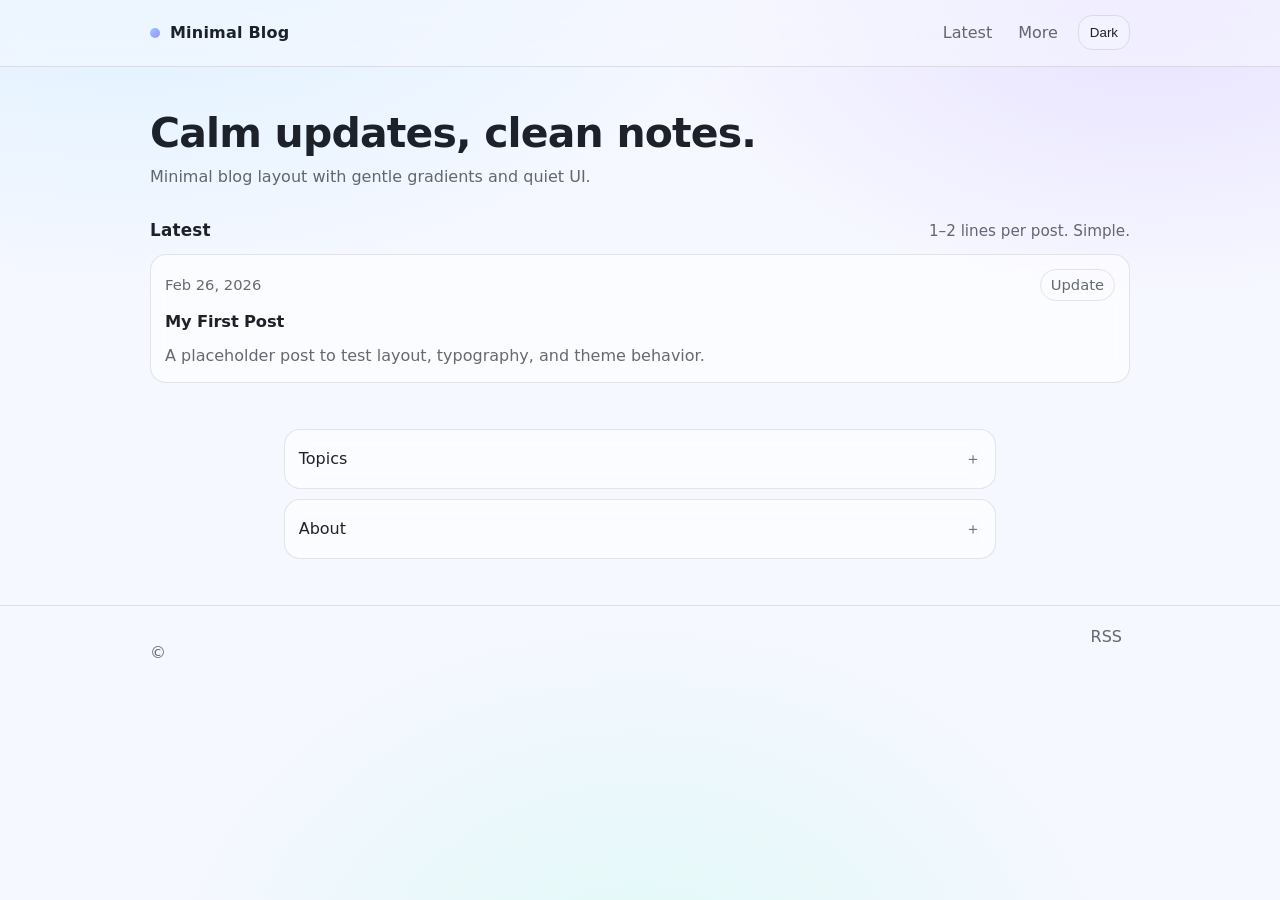
==== commit a6c92ee9: "minimal layout and style update" ====
--- a/index.html
+++ b/index.html
@@ -5,7 +5,6 @@
   <meta name="viewport" content="width=device-width,initial-scale=1" />
   <meta name="description" content="A minimal blog-style website." />
   <title>My Minimal Blog</title>
-
   <link rel="stylesheet" href="style.css" />
 </head>
 
@@ -14,22 +13,20 @@
 
   <header class="site-header">
     <div class="container header-inner">
-      <div class="brand">
-        <a class="brand-link" href="index.html" aria-label="Home">
-          <span class="brand-mark" aria-hidden="true"></span>
-          <span class="brand-name">Minimal Blog</span>
-        </a>
-      </div>
+      <a class="brand-link" href="index.html" aria-label="Home">
+        <span class="brand-mark" aria-hidden="true"></span>
+        <span class="brand-name">Minimal Blog</span>
+      </a>
 
+      <!-- Minimal nav: visible on desktop, collapses on mobile -->
       <nav class="site-nav" aria-label="Primary">
         <a href="#latest">Latest</a>
-        <a href="#topics">Topics</a>
-        <a href="#about">About</a>
+        <a href="#more">More</a>
       </nav>
 
       <div class="header-actions">
-        <button id="themeToggle" class="btn" type="button" aria-pressed="false">
-          Toggle theme
+        <button id="themeToggle" class="btn btn-ghost" type="button" aria-pressed="false">
+          Theme
         </button>
       </div>
     </div>
@@ -37,46 +34,25 @@
 
   <main id="main" class="site-main">
     <section class="hero">
-      <div class="container hero-inner">
-        <div class="hero-copy">
-          <h1 class="hero-title">Calm updates. Clean notes.</h1>
-          <p class="hero-subtitle">
-            A soothing, minimal blog layout with responsive modules and gentle visual feedback.
-          </p>
-
-          <div class="hero-actions">
-            <a class="btn btn-primary" href="#latest">Read latest</a>
-            <a class="btn" href="#topics">Browse topics</a>
-          </div>
-        </div>
-
-        <aside class="hero-panel" aria-label="About this blog">
-          <h2 class="panel-title">Now</h2>
-          <p class="panel-text">
-            Short status, intention, or a single sentence about what you’re focusing on.
-          </p>
-          <ul class="panel-list">
-            <li>Minimal</li>
-            <li>Soft gradients</li>
-            <li>Readable typography</li>
-          </ul>
-        </aside>
+      <div class="container hero-inner minimal">
+        <h1 class="hero-title">Calm updates, clean notes.</h1>
+        <p class="hero-subtitle">Minimal blog layout with gentle gradients and quiet UI.</p>
       </div>
     </section>
 
     <section id="latest" class="section">
-      <div class="container section-head">
+      <div class="container section-head minimal">
         <h2 class="section-title">Latest</h2>
-        <p class="section-subtitle">Auto-adjusting grid.</p>
+        <p class="section-subtitle">1–2 lines per post. Simple.</p>
       </div>
 
       <div class="container">
-        <div class="post-grid">
-          <article class="card">
+        <div class="post-grid minimal">
+          <article class="card minimal">
             <a class="card-link" href="posts/first-post.html">
               <div class="card-meta">
+                <time datetime="2026-02-26">Feb 26, 2026</time>
                 <span class="tag">Update</span>
-                <time datetime="2026-02-26">Feb 26, 2026</time>
               </div>
               <h3 class="card-title">My First Post</h3>
               <p class="card-excerpt">
@@ -88,37 +64,39 @@
       </div>
     </section>
 
-    <section id="topics" class="section">
-      <div class="container section-head">
-        <h2 class="section-title">Topics</h2>
-        <p class="section-subtitle">Simple tags for browsing later.</p>
-      </div>
+    <!-- Collapsible "More" area: minimal clutter by default -->
+    <section id="more" class="section">
+      <div class="container narrow">
+        <details class="fold">
+          <summary>Topics</summary>
+          <div class="fold-body">
+            <div class="topic-grid minimal">
+              <a class="chip minimal" href="#">Plants</a>
+              <a class="chip minimal" href="#">Aquarium</a>
+              <a class="chip minimal" href="#">Care</a>
+              <a class="chip minimal" href="#">Projects</a>
+              <a class="chip minimal" href="#">Learning</a>
+            </div>
+          </div>
+        </details>
 
-      <div class="container topic-grid">
-        <a class="chip" href="#">Plants</a>
-        <a class="chip" href="#">Aquarium</a>
-        <a class="chip" href="#">Care</a>
-        <a class="chip" href="#">Projects</a>
-        <a class="chip" href="#">Learning</a>
-      </div>
-    </section>
-
-    <section id="about" class="section">
-      <div class="container narrow">
-        <h2 class="section-title">About</h2>
-        <p>
-          A minimal boilerplate: header, hero, responsive grid, and simple post pages.
-        </p>
+        <details class="fold">
+          <summary>About</summary>
+          <div class="fold-body">
+            <p class="muted">
+              A minimal boilerplate: one homepage + simple post pages in a <code>posts</code> folder.
+            </p>
+          </div>
+        </details>
       </div>
     </section>
   </main>
 
   <footer class="site-footer">
-    <div class="container footer-inner">
-      <p>© <span id="year"></span> Minimal Blog</p>
+    <div class="container footer-inner minimal">
+      <p>© <span id="year"></span></p>
       <div class="footer-links">
         <a href="#">RSS</a>
-        <a href="#">Privacy</a>
       </div>
     </div>
   </footer>
--- a/style.css
+++ b/style.css
@@ -15,8 +15,6 @@
   text-rendering: optimizeLegibility;
 }
 
-img { max-width: 100%; display: block; }
-
 a { color: inherit; text-decoration: none; }
 a:hover { text-decoration: none; }
 
@@ -27,75 +25,60 @@
 
 /* ====== Theme Tokens ====== */
 :root {
-  /* Background atmosphere */
-  --bg: radial-gradient(1000px 600px at 20% -10%, rgba(120, 210, 255, 0.18), transparent 60%),
-        radial-gradient(800px 500px at 90% 0%, rgba(165, 120, 255, 0.16), transparent 55%),
-        radial-gradient(900px 700px at 40% 110%, rgba(90, 255, 200, 0.10), transparent 55%),
-        #070A10;
+  --bg:
+    radial-gradient(900px 520px at 12% -10%, rgba(120, 210, 255, 0.18), transparent 60%),
+    radial-gradient(900px 540px at 92% 0%, rgba(165, 120, 255, 0.14), transparent 55%),
+    radial-gradient(900px 640px at 50% 110%, rgba(90, 255, 200, 0.10), transparent 55%),
+    #070A10;
 
   --text: rgba(243, 246, 255, 0.96);
   --muted: rgba(243, 246, 255, 0.70);
 
   --surface: rgba(255, 255, 255, 0.06);
-  --surface-2: rgba(255, 255, 255, 0.085);
+  --surface-2: rgba(255, 255, 255, 0.09);
 
   --border: rgba(255,255,255,0.10);
 
-  /* Accent */
   --accent-1: rgba(120, 210, 255, 0.90);
   --accent-2: rgba(165, 120, 255, 0.90);
-
-  --ring: rgba(120, 210, 255, 0.75);
-
-  /* Depth + motion */
-  --shadow: 0 10px 30px rgba(0,0,0,0.35);
-  --shadow-soft: 0 8px 22px rgba(0,0,0,0.22);
-
-  --radius: 18px;
-
-  --container: 1100px;
-  --gutter: 20px;
+  --ring: rgba(120, 210, 255, 0.72);
+
+  --radius: 16px;
+
+  --container: 980px;
+  --gutter: 18px;
 
   --ease: cubic-bezier(.2,.8,.2,1);
-  --t: 180ms var(--ease);
-}
-
-/* Light theme (body.light) */
+  --t: 160ms var(--ease);
+}
+
 body.light {
-  --bg: radial-gradient(1100px 650px at 10% -10%, rgba(120, 210, 255, 0.22), transparent 60%),
-        radial-gradient(900px 550px at 90% 0%, rgba(165, 120, 255, 0.18), transparent 55%),
-        radial-gradient(900px 700px at 50% 110%, rgba(90, 255, 200, 0.14), transparent 55%),
-        #F6F8FF;
+  --bg:
+    radial-gradient(1100px 650px at 10% -10%, rgba(120, 210, 255, 0.22), transparent 60%),
+    radial-gradient(900px 550px at 90% 0%, rgba(165, 120, 255, 0.18), transparent 55%),
+    radial-gradient(900px 700px at 50% 110%, rgba(90, 255, 200, 0.14), transparent 55%),
+    #F6F8FF;
 
   --text: rgba(10, 14, 24, 0.92);
   --muted: rgba(10, 14, 24, 0.62);
 
-  --surface: rgba(255, 255, 255, 0.70);
-  --surface-2: rgba(255, 255, 255, 0.86);
+  --surface: rgba(255, 255, 255, 0.72);
+  --surface-2: rgba(255, 255, 255, 0.88);
 
   --border: rgba(10, 14, 24, 0.10);
-
   --ring: rgba(165, 120, 255, 0.60);
-
-  --shadow: 0 10px 28px rgba(20, 30, 70, 0.12);
-  --shadow-soft: 0 8px 18px rgba(20, 30, 70, 0.10);
-}
-
-/* ====== Layout Helpers ====== */
+}
+
+/* ====== Layout ====== */
 .container {
   width: min(var(--container), 100% - (var(--gutter) * 2));
   margin-inline: auto;
 }
 
-.narrow {
-  width: min(72ch, 100%);
-}
-
-.site-main {
-  padding-bottom: 24px;
-}
-
-/* Skip link */
+.narrow { width: min(70ch, 100%); }
+
+.site-main { padding-bottom: 18px; }
+
 .skip-link {
   position: absolute;
   left: -999px;
@@ -115,22 +98,18 @@
   position: sticky;
   top: 0;
   z-index: 10;
-
-  background: rgba(10, 12, 18, 0.40);
+  background: rgba(10, 12, 18, 0.38);
   border-bottom: 1px solid var(--border);
   backdrop-filter: blur(12px);
 }
-
-body.light .site-header {
-  background: rgba(246, 248, 255, 0.55);
-}
+body.light .site-header { background: rgba(246, 248, 255, 0.55); }
 
 .header-inner {
   display: grid;
   grid-template-columns: 1fr auto auto;
   align-items: center;
-  gap: 14px;
-  padding: 14px 0;
+  gap: 10px;
+  padding: 12px 0;
 }
 
 .brand-link {
@@ -151,173 +130,117 @@
 
 .site-nav {
   display: flex;
-  gap: 14px;
-  color: var(--muted);
-}
-
+  gap: 6px;
+  color: var(--muted);
+}
 .site-nav a {
   padding: 8px 10px;
   border-radius: 12px;
-  transition: background var(--t), color var(--t), transform var(--t);
-}
-
+  transition: background var(--t), color var(--t);
+}
 .site-nav a:hover {
   background: var(--surface);
   color: var(--text);
 }
 
-.site-nav a:active {
-  transform: translateY(1px);
-}
-
-/* ====== Buttons ====== */
+/* ====== Buttons (minimal) ====== */
 .btn {
   border: 1px solid var(--border);
   background: var(--surface);
   color: var(--text);
-  padding: 10px 12px;
+  padding: 9px 11px;
   border-radius: 14px;
   cursor: pointer;
-  text-decoration: none;
-  display: inline-flex;
-  align-items: center;
-  justify-content: center;
-  gap: 8px;
-
-  transition: transform var(--t), background var(--t), border-color var(--t), filter var(--t);
+  transition: transform var(--t), background var(--t), border-color var(--t);
   backdrop-filter: blur(10px);
 }
-
 .btn:hover {
   background: var(--surface-2);
   border-color: color-mix(in srgb, var(--border), var(--accent-1) 18%);
   transform: translateY(-1px);
 }
-
-.btn:active {
-  transform: translateY(0px);
-  filter: brightness(0.98);
-}
-
-.btn-primary {
-  border-color: transparent;
-  background: linear-gradient(135deg, color-mix(in srgb, var(--accent-1), white 8%), color-mix(in srgb, var(--accent-2), white 8%));
-  color: rgba(10, 14, 24, 0.92);
-}
-
-body.light .btn-primary {
-  color: rgba(10, 14, 24, 0.92);
-}
-
-/* ====== Hero ====== */
-.hero {
-  padding: 56px 0 18px;
-}
-
-.hero-inner {
-  display: grid;
-  grid-template-columns: 1.25fr 0.75fr;
-  gap: 18px;
-  align-items: start;
+.btn:active { transform: translateY(0px); }
+
+.btn-ghost {
+  background: transparent;
+}
+.btn-ghost:hover {
+  background: var(--surface);
+}
+
+/* ====== Hero (minimal) ====== */
+.hero { padding: 44px 0 10px; }
+
+.hero-inner.minimal {
+  display: grid;
+  gap: 8px;
 }
 
 .hero-title {
-  margin: 0 0 10px;
-  font-size: clamp(1.9rem, 3.2vw, 2.8rem);
+  margin: 0;
+  font-size: clamp(1.9rem, 3.2vw, 2.6rem);
   line-height: 1.1;
   letter-spacing: -0.02em;
 }
 
 .hero-subtitle {
-  margin: 0 0 18px;
+  margin: 0;
   color: var(--muted);
   max-width: 60ch;
 }
 
-.hero-actions {
-  display: flex;
+/* ====== Sections ====== */
+.section { padding: 18px 0; }
+
+.section-head.minimal {
+  display: flex;
+  align-items: baseline;
+  justify-content: space-between;
+  gap: 12px;
+  margin-bottom: 10px;
+}
+
+.section-title {
+  margin: 0;
+  font-size: 1.05rem;
+  letter-spacing: 0.2px;
+}
+
+.section-subtitle {
+  margin: 0;
+  color: var(--muted);
+  font-size: 0.95rem;
+}
+
+/* ====== Post Grid (minimal cards) ====== */
+.post-grid.minimal {
+  display: grid;
   gap: 10px;
-  flex-wrap: wrap;
-}
-
-.hero-panel {
-  background: var(--surface);
+  grid-template-columns: repeat(auto-fit, minmax(260px, 1fr));
+}
+
+.card.minimal {
   border: 1px solid var(--border);
   border-radius: var(--radius);
-  padding: 16px;
+  background: rgba(255,255,255,0.04);
   backdrop-filter: blur(10px);
-}
-
-.panel-title {
-  margin: 0 0 8px;
-  font-size: 0.95rem;
-  color: var(--text);
-  opacity: 0.95;
-}
-
-.panel-text {
-  margin: 0 0 12px;
-  color: var(--muted);
-}
-
-.panel-list {
-  margin: 0;
-  padding-left: 18px;
-  color: var(--muted);
-}
-
-/* ====== Sections ====== */
-.section {
-  padding: 22px 0;
-}
-
-.section-head {
-  margin-bottom: 12px;
-}
-
-.section-title {
-  margin: 0;
-  font-size: 1.1rem;
-  letter-spacing: 0.2px;
-}
-
-.section-subtitle {
-  margin: 6px 0 0;
-  color: var(--muted);
-}
-
-/* ====== Responsive Modular Grid ====== */
-.post-grid {
-  display: grid;
-  gap: 12px;
-  grid-template-columns: repeat(auto-fit, minmax(260px, 1fr));
-}
-
-.card {
-  background: var(--surface);
-  border: 1px solid var(--border);
-  border-radius: var(--radius);
-  overflow: hidden;
-  backdrop-filter: blur(10px);
-
   transition: transform var(--t), background var(--t), border-color var(--t);
 }
 
-.card:hover {
-  background: var(--surface-2);
+body.light .card.minimal {
+  background: rgba(255,255,255,0.60);
+}
+
+.card.minimal:hover {
+  background: rgba(255,255,255,0.07);
   border-color: color-mix(in srgb, var(--border), var(--accent-2) 14%);
   transform: translateY(-2px);
 }
 
-.card:active {
-  transform: translateY(-1px);
-}
-
 .card-link {
   display: grid;
-  gap: 10px;
-  padding: 16px;
-  text-decoration: none;
+  gap: 8px;
+  padding: 14px;
 }
 
 .card-meta {
@@ -330,79 +253,104 @@
 }
 
 .tag {
-  display: inline-flex;
-  align-items: center;
-  padding: 4px 10px;
+  padding: 3px 10px;
   border-radius: 999px;
   border: 1px solid var(--border);
-  background: rgba(255,255,255,0.04);
+  background: transparent;
   color: var(--muted);
 }
 
 .card-title {
   margin: 0;
-  font-size: 1.05rem;
-  line-height: 1.25;
+  font-size: 1.02rem;
   letter-spacing: -0.01em;
 }
 
 .card-excerpt {
   margin: 0;
   color: var(--muted);
-
   display: -webkit-box;
   -webkit-line-clamp: 2;
   -webkit-box-orient: vertical;
   overflow: hidden;
 }
 
-/* Topic chips grid */
-.topic-grid {
-  display: grid;
-  gap: 10px;
-  grid-template-columns: repeat(auto-fit, minmax(160px, 1fr));
-}
-
-.chip {
-  background: var(--surface);
+/* ====== Collapsible "folds" ====== */
+.fold {
+  border: 1px solid var(--border);
+  border-radius: var(--radius);
+  background: rgba(255,255,255,0.04);
+  backdrop-filter: blur(10px);
+  padding: 10px 12px;
+  margin: 10px 0;
+}
+
+body.light .fold { background: rgba(255,255,255,0.60); }
+
+.fold summary {
+  cursor: pointer;
+  list-style: none;
+  color: var(--text);
+  display: flex;
+  align-items: center;
+  justify-content: space-between;
+  gap: 12px;
+  padding: 6px 2px;
+}
+
+.fold summary::-webkit-details-marker { display: none; }
+
+.fold summary::after {
+  content: "＋";
+  color: var(--muted);
+  transition: transform var(--t);
+}
+
+.fold[open] summary::after {
+  content: "－";
+}
+
+.fold-body {
+  padding: 8px 2px 2px;
+  color: var(--muted);
+}
+
+/* Topics */
+.topic-grid.minimal {
+  display: grid;
+  gap: 8px;
+  grid-template-columns: repeat(auto-fit, minmax(140px, 1fr));
+}
+
+.chip.minimal {
   border: 1px solid var(--border);
   border-radius: 999px;
-  padding: 10px 14px;
-  color: var(--muted);
+  padding: 9px 12px;
   text-align: center;
-  backdrop-filter: blur(10px);
-
-  transition: transform var(--t), background var(--t), border-color var(--t), color var(--t);
-}
-
-.chip:hover {
-  background: var(--surface-2);
+  color: var(--muted);
+  background: transparent;
+  transition: transform var(--t), background var(--t), color var(--t), border-color var(--t);
+}
+
+.chip.minimal:hover {
+  background: rgba(255,255,255,0.06);
+  color: var(--text);
   border-color: color-mix(in srgb, var(--border), var(--accent-1) 14%);
-  color: var(--text);
   transform: translateY(-1px);
-}
-
-.chip:active {
-  transform: translateY(0px);
 }
 
 /* ====== Footer ====== */
 .site-footer {
   border-top: 1px solid var(--border);
-  padding: 22px 0;
-  color: var(--muted);
-}
-
-.footer-inner {
+  padding: 18px 0;
+  color: var(--muted);
+}
+
+.footer-inner.minimal {
   display: flex;
   justify-content: space-between;
-  gap: 14px;
+  gap: 12px;
   flex-wrap: wrap;
-}
-
-.footer-links {
-  display: flex;
-  gap: 14px;
 }
 
 .footer-links a {
@@ -411,103 +359,12 @@
   border-radius: 10px;
   transition: background var(--t), color var(--t);
 }
-
 .footer-links a:hover {
   background: var(--surface);
   color: var(--text);
 }
 
-/* ====== Post Page Styles (more minimal + reading mode) ====== */
-.post-inner {
-  padding: 28px 0 42px;
-}
-
-.post-kicker {
-  margin: 0 0 12px;
-}
-
-.muted-link {
-  color: var(--muted);
-  text-decoration: none;
-  padding: 6px 10px;
-  border-radius: 12px;
-  display: inline-block;
-  transition: background var(--t), color var(--t), transform var(--t);
-}
-
-.muted-link:hover {
-  background: var(--surface);
-  color: var(--text);
-  transform: translateY(-1px);
-}
-
-.post-title {
-  margin: 0 0 10px;
-  font-size: clamp(1.9rem, 3.2vw, 2.7rem);
-  line-height: 1.12;
-  letter-spacing: -0.02em;
-}
-
-.post-meta {
-  display: flex;
-  flex-wrap: wrap;
-  gap: 10px;
-  align-items: center;
-  color: var(--muted);
-  margin-bottom: 16px;
-  font-size: 0.95rem;
-}
-
-.dot { opacity: 0.7; }
-
-.post-lead {
-  font-size: 1.05rem;
-  color: var(--muted);
-  margin: 0 0 18px;
-}
-
-.post-rule {
-  border: none;
-  border-top: 1px solid var(--border);
-  margin: 20px 0;
-}
-
-.post h2, .post h3 {
-  margin-top: 22px;
-  margin-bottom: 10px;
-  letter-spacing: -0.01em;
-}
-
-.post p {
-  margin: 0 0 14px;
-  color: color-mix(in srgb, var(--text), var(--muted) 22%);
-}
-
-.post ul {
-  margin: 0 0 16px;
-  padding-left: 18px;
-  color: var(--muted);
-}
-
-.post code {
-  font-family: ui-monospace, SFMono-Regular, Menlo, Monaco, Consolas, "Liberation Mono", monospace;
-  font-size: 0.95em;
-  padding: 2px 6px;
-  border: 1px solid var(--border);
-  background: rgba(255,255,255,0.06);
-  border-radius: 10px;
-}
-
-.post blockquote {
-  margin: 18px 0;
-  padding: 14px 16px;
-  border: 1px solid var(--border);
-  background: var(--surface);
-  border-radius: 14px;
-  color: var(--muted);
-}
-
-/* ====== Responsive tweaks ====== */
+/* ====== Small screens ====== */
 @media (max-width: 860px) {
   .header-inner {
     grid-template-columns: 1fr auto;
@@ -517,7 +374,4 @@
     grid-column: 1 / -1;
     flex-wrap: wrap;
   }
-  .hero-inner {
-    grid-template-columns: 1fr;
-  }
 }
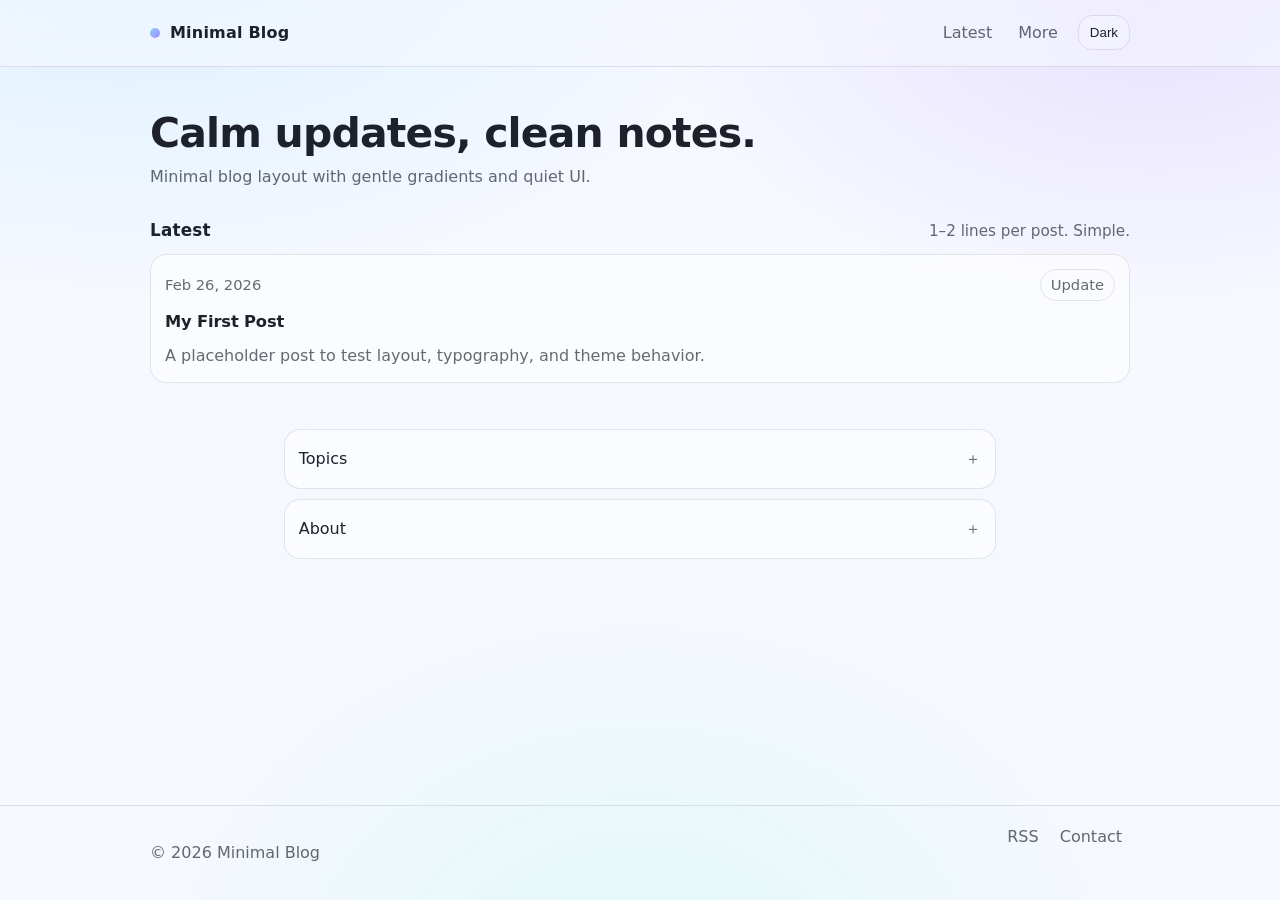
==== commit 341c44bf: "Style update and minimal layout" ====
--- a/index.html
+++ b/index.html
@@ -94,9 +94,10 @@
 
   <footer class="site-footer">
     <div class="container footer-inner minimal">
-      <p>© <span id="year"></span></p>
+      <p>© <span id="year"></span> Minimal Blog</p>
       <div class="footer-links">
         <a href="#">RSS</a>
+        <a href="#">Contact</a>
       </div>
     </div>
   </footer>
--- a/style.css
+++ b/style.css
@@ -13,6 +13,11 @@
   color: var(--text);
   -webkit-font-smoothing: antialiased;
   text-rendering: optimizeLegibility;
+
+  /* ✅ Sticky footer layout */
+  min-height: 100vh;
+  display: flex;
+  flex-direction: column;
 }
 
 a { color: inherit; text-decoration: none; }
@@ -77,7 +82,11 @@
 
 .narrow { width: min(70ch, 100%); }
 
-.site-main { padding-bottom: 18px; }
+/* ✅ This is the main part of sticky footer */
+.site-main {
+  flex: 1;
+  padding-bottom: 18px;
+}
 
 .skip-link {
   position: absolute;
@@ -341,6 +350,7 @@
 
 /* ====== Footer ====== */
 .site-footer {
+  margin-top: auto; /* ✅ ensures footer stays at bottom */
   border-top: 1px solid var(--border);
   padding: 18px 0;
   color: var(--muted);
